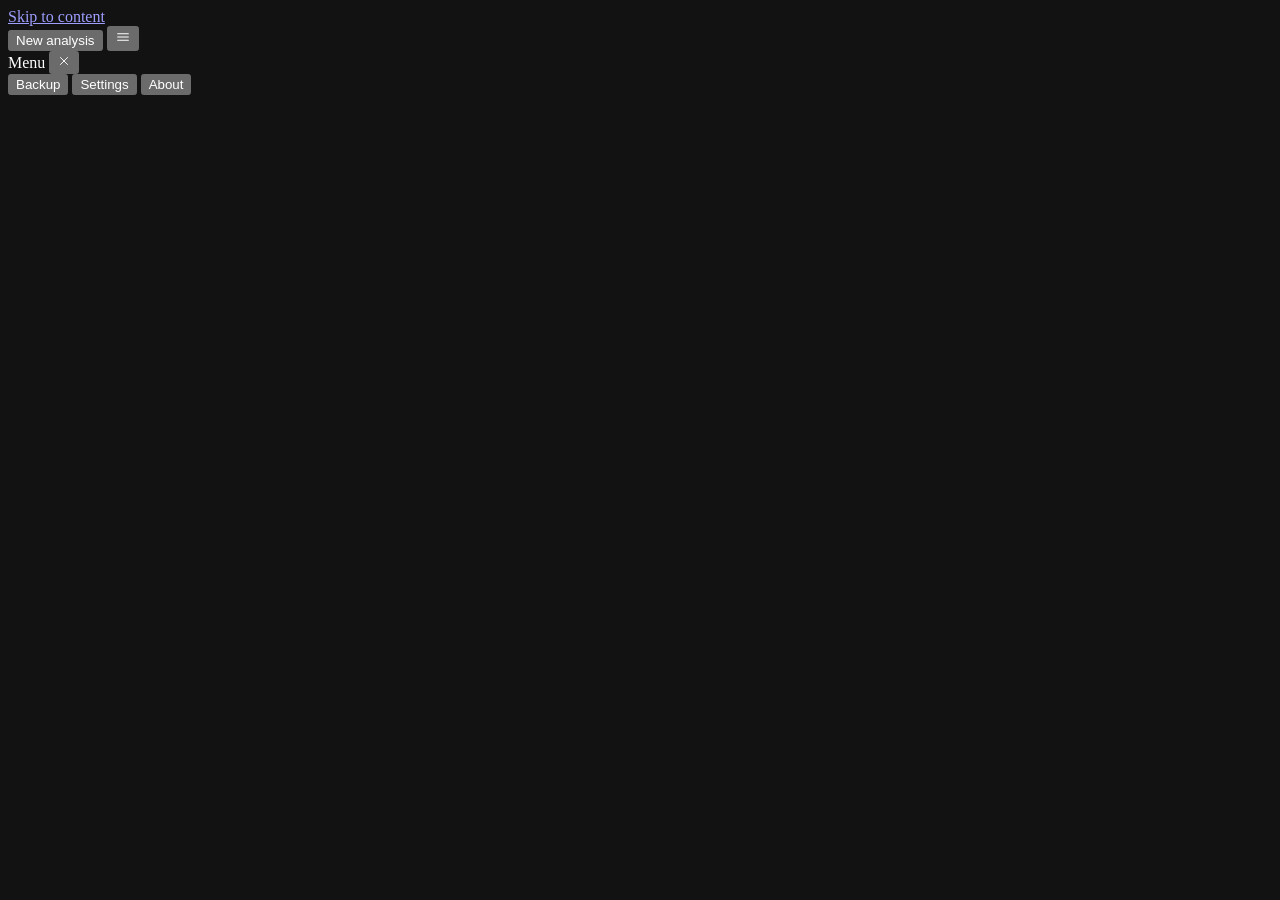
==== index.html @ ac858ba3 "Add files via upload" ====
<!DOCTYPE html>
<html lang="en">
<head>
<meta charset="utf-8">
<meta name="viewport" content="width=device-width, initial-scale=1, viewport-fit=cover">
<meta name="color-scheme" content="dark">
<title>Tamga</title>
<link rel="stylesheet" href="css/tokens.css">
<link rel="stylesheet" href="css/base.css">
<link rel="stylesheet" href="css/layout.css">
<link rel="stylesheet" href="css/home.css">
</head>
<body>

<a class="tm-skip" id="tm-skip" href="#tm-outlet">Skip to content</a>

<header class="tm-topbar">
  <div class="tm-topbar__inner">
    <a class="tm-topbar__brand" id="tm-brand" href="#/home"></a>

    <div class="tm-topbar__status" id="tm-status" role="status" aria-live="polite">
      <span class="tm-status__dot" aria-hidden="true"></span>
      <span class="tm-status__text"></span>
    </div>

    <nav class="tm-topbar__nav" id="tm-nav-top" aria-label="Primary"></nav>

    <div class="tm-topbar__actions">
      <button id="tm-new-btn" class="tm-btn tm-btn--primary" type="button">New analysis</button>
      <button id="tm-menu-btn" class="tm-iconbtn" type="button"
              aria-label="Menu" aria-expanded="false" aria-controls="tm-panel">
        <svg width="16" height="16" viewBox="0 0 24 24" aria-hidden="true"
             fill="none" stroke="currentColor" stroke-width="1.6" stroke-linecap="round">
          <path d="M4 7h16M4 12h16M4 17h16"/>
        </svg>
      </button>
    </div>
  </div>
</header>

<main id="tm-outlet" class="tm-main" tabindex="-1"></main>

<nav class="tm-nav" id="tm-nav-bottom" aria-label="Primary"></nav>

<!-- ============================================================
     Home template
     ============================================================ -->
<template id="tm-home-template">

  <!-- HERO -->
  <section class="tm-hero" aria-labelledby="tm-hero-title">
    <h1 class="tm-hero__title" id="tm-hero-title">Trade. Analyze. Prove it.</h1>
    <div class="tm-hero__lede">
      <p class="tm-hero__sub">
        Every analysis you write is locked the moment you save it, then graded
        against what the market actually did.
      </p>
      <button type="button" class="tm-btn tm-btn--primary"
              data-action="new-analysis">Record an analysis</button>
    </div>
  </section>

  <!-- HOOK BAND -->
  <section class="tm-hook" aria-label="Memory versus record">
    <p class="tm-visually-hidden">
      Memory drifts from 'might drop' to 'I called the drop'. The Tamga record
      still says 'might drop'.
    </p>
    <div class="tm-hook__panels">
      <div class="tm-hook__panel">
        <p class="tm-hook__label">What you remember</p>
        <div class="tm-hook__stack" aria-hidden="true">
          <span class="tm-hook__line tm-hook__line--1">BTC might drop.</span>
          <span class="tm-hook__line tm-hook__line--2">I said BTC would drop.</span>
          <span class="tm-hook__line tm-hook__line--3">I called the drop.</span>
        </div>
      </div>
      <div class="tm-hook__panel">
        <p class="tm-hook__label">What Tamga kept</p>
        <p class="tm-hook__locked">BTC might drop. Resistance at 81.8K, target 80.2K.</p>
        <p class="tm-hook__meta">
          <svg width="12" height="12" viewBox="0 0 24 24" fill="none"
               stroke="currentColor" stroke-width="1.6" stroke-linecap="round"
               aria-hidden="true">
            <rect x="5" y="10" width="14" height="10" rx="2"/>
            <path d="M8 10V7a4 4 0 0 1 8 0v3"/>
          </svg>
          Locked 09:12, never edited
        </p>
      </div>
    </div>
    <p class="tm-hook__tag">Memory edits itself. The record doesn't.</p>
    <span class="tm-hook__ex" aria-hidden="true">Illustrative example</span>
  </section>

  <!-- TIMELINE -->
  <section class="tm-timeline" aria-labelledby="tm-timeline-caption">
    <p class="tm-timeline__caption" id="tm-timeline-caption"
       data-timeline="caption">Your last three days, and what is still open.</p>
    <div class="tm-timeline__filters" data-timeline="filters"></div>
    <div class="tm-timeline__scroll" data-timeline="scroll"></div>
  </section>

  <!-- BELOW: slip + waiting -->
  <section class="tm-below" aria-label="Selected analysis and waiting items">

    <div class="tm-slip-host" id="tm-slip-host" aria-live="polite"></div>

    <section class="tm-waiting" aria-labelledby="tm-waiting-title">
      <h2 class="tm-waiting__title" id="tm-waiting-title">Waiting on you</h2>
      <div class="tm-waiting__rows" id="tm-waiting-rows"></div>
    </section>

  </section>

</template>

<!-- ============================================================
     Side panel
     ============================================================ -->
<div id="tm-panel-backdrop" class="tm-panel-backdrop" aria-hidden="true"></div>
<aside id="tm-panel" class="tm-panel" role="dialog" aria-modal="true"
       aria-label="Menu" aria-hidden="true">
  <div class="tm-panel__head">
    <span class="tm-panel__title">Menu</span>
    <button id="tm-panel-close" class="tm-iconbtn" type="button" aria-label="Close menu">
      <svg width="14" height="14" viewBox="0 0 24 24" aria-hidden="true"
           fill="none" stroke="currentColor" stroke-width="1.6" stroke-linecap="round">
        <path d="M6 6l12 12M18 6L6 18"/>
      </svg>
    </button>
  </div>
  <button id="tm-panel-backup"   class="tm-panel__item" type="button">Backup</button>
  <button id="tm-panel-settings" class="tm-panel__item" type="button">Settings</button>
  <button id="tm-panel-about"    class="tm-panel__item" type="button">About</button>
</aside>

<!-- ============================================================
     Toasts + dev badge
     ============================================================ -->
<div id="tm-toasts" class="tm-toasts" aria-live="polite" aria-atomic="true"></div>
<div id="tm-dev-badge" class="tm-dev-badge" hidden>Dev data</div>

<!-- ============================================================
     Scripts — dependency order, no ES modules
     ============================================================ -->
<script src="js/config.js"></script>
<script src="js/util.js"></script>
<script src="js/store.js"></script>
<script src="js/timeline.js"></script>
<script src="js/slip.js"></script>
<script src="js/today.js"></script>
<script src="js/home.js"></script>
<script src="js/shell.js"></script>

</body>
</html>
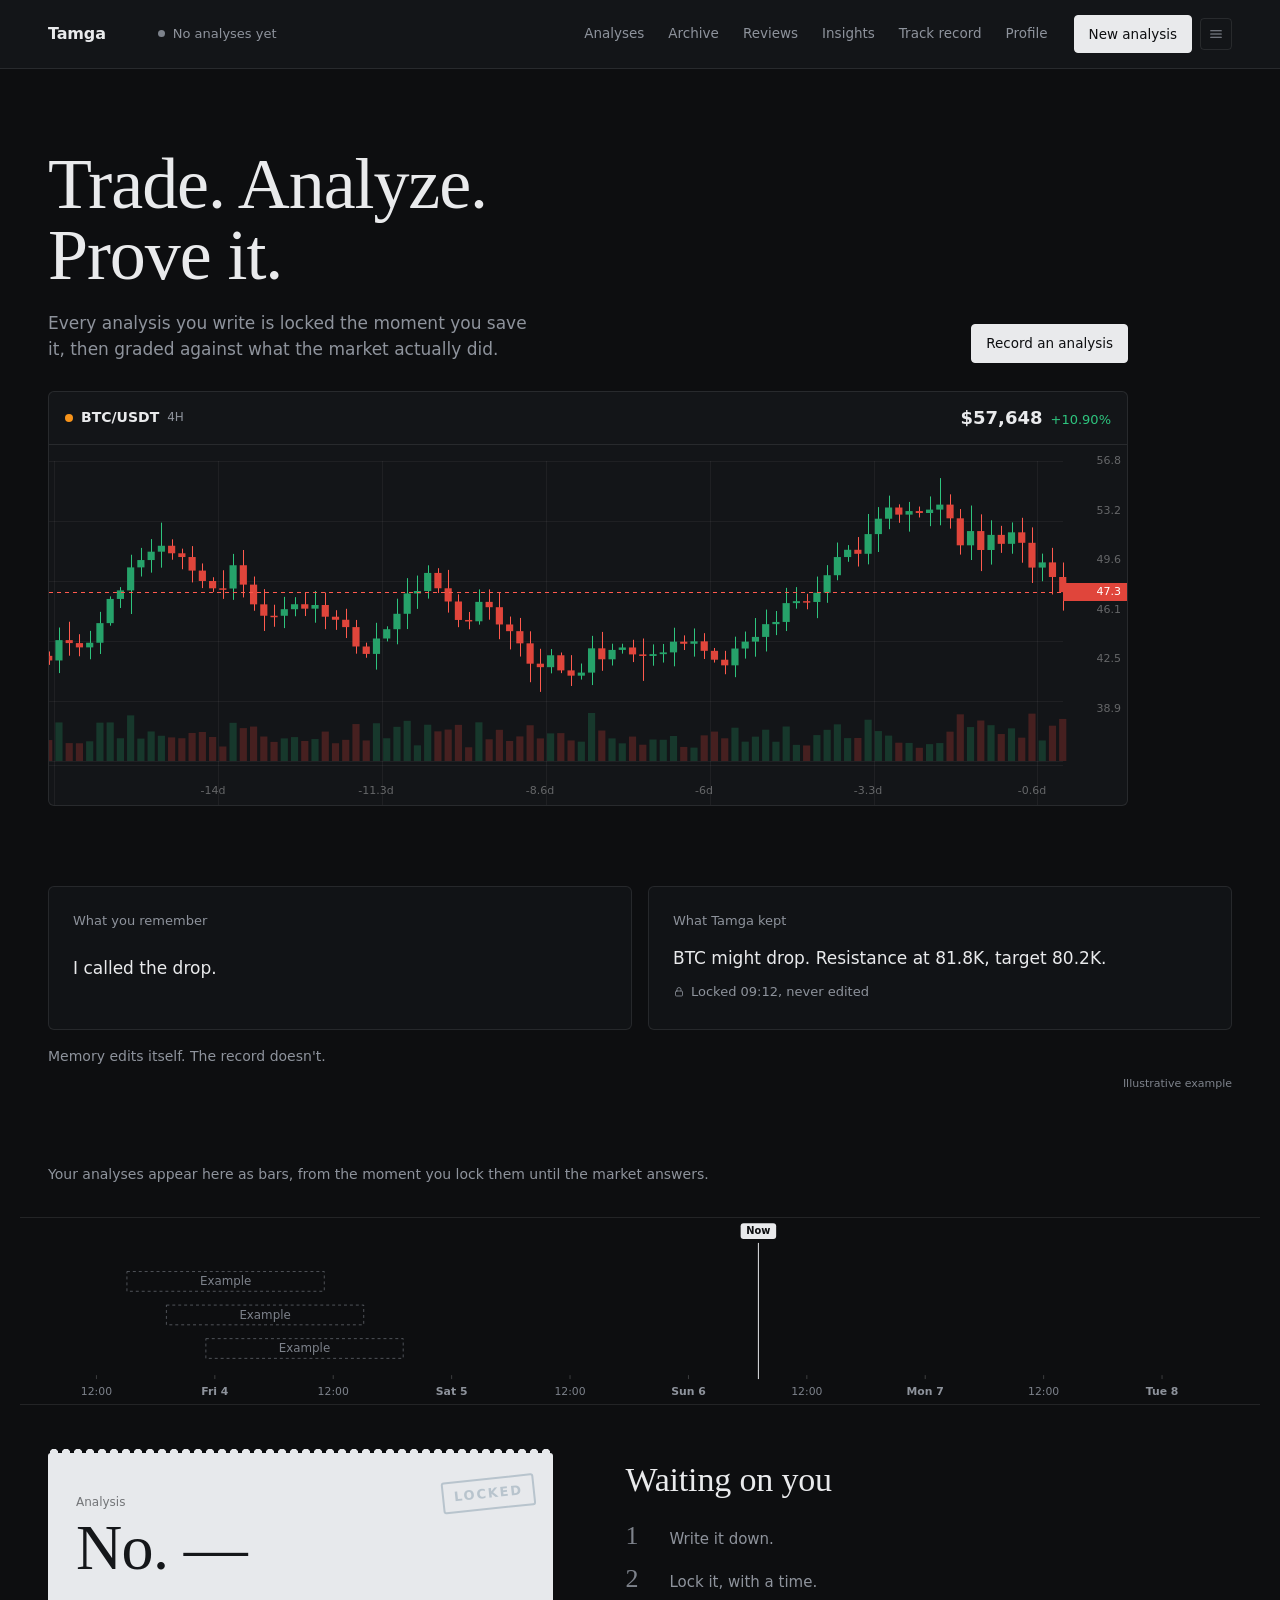
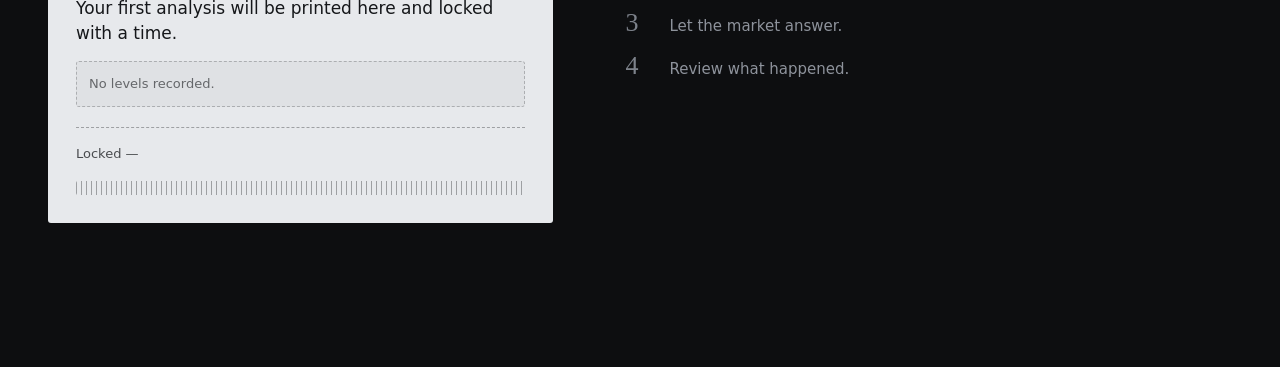
==== commit 23d51bbb: "افزودن چارت شمعی زنده به صفحه اصلی Co-authored-by: base44-builder[bot] <245833847+base44-builder[bot" ====
--- a/index.html
+++ b/index.html
@@ -1,157 +1,172 @@
-<!DOCTYPE html>
-<html lang="en">
-<head>
-<meta charset="utf-8">
-<meta name="viewport" content="width=device-width, initial-scale=1, viewport-fit=cover">
-<meta name="color-scheme" content="dark">
-<title>Tamga</title>
-<link rel="stylesheet" href="css/tokens.css">
-<link rel="stylesheet" href="css/base.css">
-<link rel="stylesheet" href="css/layout.css">
-<link rel="stylesheet" href="css/home.css">
-</head>
-<body>
-
-<a class="tm-skip" id="tm-skip" href="#tm-outlet">Skip to content</a>
-
-<header class="tm-topbar">
-  <div class="tm-topbar__inner">
-    <a class="tm-topbar__brand" id="tm-brand" href="#/home"></a>
-
-    <div class="tm-topbar__status" id="tm-status" role="status" aria-live="polite">
-      <span class="tm-status__dot" aria-hidden="true"></span>
-      <span class="tm-status__text"></span>
-    </div>
-
-    <nav class="tm-topbar__nav" id="tm-nav-top" aria-label="Primary"></nav>
-
-    <div class="tm-topbar__actions">
-      <button id="tm-new-btn" class="tm-btn tm-btn--primary" type="button">New analysis</button>
-      <button id="tm-menu-btn" class="tm-iconbtn" type="button"
-              aria-label="Menu" aria-expanded="false" aria-controls="tm-panel">
-        <svg width="16" height="16" viewBox="0 0 24 24" aria-hidden="true"
-             fill="none" stroke="currentColor" stroke-width="1.6" stroke-linecap="round">
-          <path d="M4 7h16M4 12h16M4 17h16"/>
-        </svg>
-      </button>
-    </div>
-  </div>
-</header>
-
-<main id="tm-outlet" class="tm-main" tabindex="-1"></main>
-
-<nav class="tm-nav" id="tm-nav-bottom" aria-label="Primary"></nav>
-
-<!-- ============================================================
-     Home template
-     ============================================================ -->
-<template id="tm-home-template">
-
-  <!-- HERO -->
-  <section class="tm-hero" aria-labelledby="tm-hero-title">
-    <h1 class="tm-hero__title" id="tm-hero-title">Trade. Analyze. Prove it.</h1>
-    <div class="tm-hero__lede">
-      <p class="tm-hero__sub">
-        Every analysis you write is locked the moment you save it, then graded
-        against what the market actually did.
-      </p>
-      <button type="button" class="tm-btn tm-btn--primary"
-              data-action="new-analysis">Record an analysis</button>
-    </div>
-  </section>
-
-  <!-- HOOK BAND -->
-  <section class="tm-hook" aria-label="Memory versus record">
-    <p class="tm-visually-hidden">
-      Memory drifts from 'might drop' to 'I called the drop'. The Tamga record
-      still says 'might drop'.
-    </p>
-    <div class="tm-hook__panels">
-      <div class="tm-hook__panel">
-        <p class="tm-hook__label">What you remember</p>
-        <div class="tm-hook__stack" aria-hidden="true">
-          <span class="tm-hook__line tm-hook__line--1">BTC might drop.</span>
-          <span class="tm-hook__line tm-hook__line--2">I said BTC would drop.</span>
-          <span class="tm-hook__line tm-hook__line--3">I called the drop.</span>
-        </div>
-      </div>
-      <div class="tm-hook__panel">
-        <p class="tm-hook__label">What Tamga kept</p>
-        <p class="tm-hook__locked">BTC might drop. Resistance at 81.8K, target 80.2K.</p>
-        <p class="tm-hook__meta">
-          <svg width="12" height="12" viewBox="0 0 24 24" fill="none"
-               stroke="currentColor" stroke-width="1.6" stroke-linecap="round"
-               aria-hidden="true">
-            <rect x="5" y="10" width="14" height="10" rx="2"/>
-            <path d="M8 10V7a4 4 0 0 1 8 0v3"/>
-          </svg>
-          Locked 09:12, never edited
-        </p>
-      </div>
-    </div>
-    <p class="tm-hook__tag">Memory edits itself. The record doesn't.</p>
-    <span class="tm-hook__ex" aria-hidden="true">Illustrative example</span>
-  </section>
-
-  <!-- TIMELINE -->
-  <section class="tm-timeline" aria-labelledby="tm-timeline-caption">
-    <p class="tm-timeline__caption" id="tm-timeline-caption"
-       data-timeline="caption">Your last three days, and what is still open.</p>
-    <div class="tm-timeline__filters" data-timeline="filters"></div>
-    <div class="tm-timeline__scroll" data-timeline="scroll"></div>
-  </section>
-
-  <!-- BELOW: slip + waiting -->
-  <section class="tm-below" aria-label="Selected analysis and waiting items">
-
-    <div class="tm-slip-host" id="tm-slip-host" aria-live="polite"></div>
-
-    <section class="tm-waiting" aria-labelledby="tm-waiting-title">
-      <h2 class="tm-waiting__title" id="tm-waiting-title">Waiting on you</h2>
-      <div class="tm-waiting__rows" id="tm-waiting-rows"></div>
-    </section>
-
-  </section>
-
-</template>
-
-<!-- ============================================================
-     Side panel
-     ============================================================ -->
-<div id="tm-panel-backdrop" class="tm-panel-backdrop" aria-hidden="true"></div>
-<aside id="tm-panel" class="tm-panel" role="dialog" aria-modal="true"
-       aria-label="Menu" aria-hidden="true">
-  <div class="tm-panel__head">
-    <span class="tm-panel__title">Menu</span>
-    <button id="tm-panel-close" class="tm-iconbtn" type="button" aria-label="Close menu">
-      <svg width="14" height="14" viewBox="0 0 24 24" aria-hidden="true"
-           fill="none" stroke="currentColor" stroke-width="1.6" stroke-linecap="round">
-        <path d="M6 6l12 12M18 6L6 18"/>
-      </svg>
-    </button>
-  </div>
-  <button id="tm-panel-backup"   class="tm-panel__item" type="button">Backup</button>
-  <button id="tm-panel-settings" class="tm-panel__item" type="button">Settings</button>
-  <button id="tm-panel-about"    class="tm-panel__item" type="button">About</button>
-</aside>
-
-<!-- ============================================================
-     Toasts + dev badge
-     ============================================================ -->
-<div id="tm-toasts" class="tm-toasts" aria-live="polite" aria-atomic="true"></div>
-<div id="tm-dev-badge" class="tm-dev-badge" hidden>Dev data</div>
-
-<!-- ============================================================
-     Scripts — dependency order, no ES modules
-     ============================================================ -->
-<script src="js/config.js"></script>
-<script src="js/util.js"></script>
-<script src="js/store.js"></script>
-<script src="js/timeline.js"></script>
-<script src="js/slip.js"></script>
-<script src="js/today.js"></script>
-<script src="js/home.js"></script>
-<script src="js/shell.js"></script>
-
-</body>
+<!DOCTYPE html>
+<html lang="en">
+<head>
+<meta charset="utf-8">
+<meta name="viewport" content="width=device-width, initial-scale=1, viewport-fit=cover">
+<meta name="color-scheme" content="dark">
+<title>Tamga</title>
+<link rel="stylesheet" href="css/tokens.css">
+<link rel="stylesheet" href="css/base.css">
+<link rel="stylesheet" href="css/layout.css">
+<link rel="stylesheet" href="css/home.css">
+</head>
+<body>
+
+<a class="tm-skip" id="tm-skip" href="#tm-outlet">Skip to content</a>
+
+<header class="tm-topbar">
+  <div class="tm-topbar__inner">
+    <a class="tm-topbar__brand" id="tm-brand" href="#/home"></a>
+
+    <div class="tm-topbar__status" id="tm-status" role="status" aria-live="polite">
+      <span class="tm-status__dot" aria-hidden="true"></span>
+      <span class="tm-status__text"></span>
+    </div>
+
+    <nav class="tm-topbar__nav" id="tm-nav-top" aria-label="Primary"></nav>
+
+    <div class="tm-topbar__actions">
+      <button id="tm-new-btn" class="tm-btn tm-btn--primary" type="button">New analysis</button>
+      <button id="tm-menu-btn" class="tm-iconbtn" type="button"
+              aria-label="Menu" aria-expanded="false" aria-controls="tm-panel">
+        <svg width="16" height="16" viewBox="0 0 24 24" aria-hidden="true"
+             fill="none" stroke="currentColor" stroke-width="1.6" stroke-linecap="round">
+          <path d="M4 7h16M4 12h16M4 17h16"/>
+        </svg>
+      </button>
+    </div>
+  </div>
+</header>
+
+<main id="tm-outlet" class="tm-main" tabindex="-1"></main>
+
+<nav class="tm-nav" id="tm-nav-bottom" aria-label="Primary"></nav>
+
+<!-- ============================================================
+     Home template
+     ============================================================ -->
+<template id="tm-home-template">
+
+  <!-- HERO -->
+  <section class="tm-hero" aria-labelledby="tm-hero-title">
+    <h1 class="tm-hero__title" id="tm-hero-title">Trade. Analyze. Prove it.</h1>
+    <div class="tm-hero__lede">
+      <p class="tm-hero__sub">
+        Every analysis you write is locked the moment you save it, then graded
+        against what the market actually did.
+      </p>
+      <button type="button" class="tm-btn tm-btn--primary"
+              data-action="new-analysis">Record an analysis</button>
+    </div>
+    <div class="tm-hero__chart" id="tm-hero-chart">
+      <div class="tm-hero__chart-header">
+        <div class="tm-hero__chart-pair">
+          <span class="tm-hero__chart-pair-dot"></span>
+          BTC/USDT
+          <span class="tm-hero__chart-pair-sub">4H</span>
+        </div>
+        <div class="tm-hero__chart-price">
+          <span class="tm-hero__chart-price-val" id="tm-hero-price">—</span>
+          <span class="tm-hero__chart-price-chg" id="tm-hero-change">—</span>
+        </div>
+      </div>
+      <canvas class="tm-hero__chart-canvas" id="tm-hero-canvas"></canvas>
+    </div>
+  </section>
+
+  <!-- HOOK BAND -->
+  <section class="tm-hook" aria-label="Memory versus record">
+    <p class="tm-visually-hidden">
+      Memory drifts from 'might drop' to 'I called the drop'. The Tamga record
+      still says 'might drop'.
+    </p>
+    <div class="tm-hook__panels">
+      <div class="tm-hook__panel">
+        <p class="tm-hook__label">What you remember</p>
+        <div class="tm-hook__stack" aria-hidden="true">
+          <span class="tm-hook__line tm-hook__line--1">BTC might drop.</span>
+          <span class="tm-hook__line tm-hook__line--2">I said BTC would drop.</span>
+          <span class="tm-hook__line tm-hook__line--3">I called the drop.</span>
+        </div>
+      </div>
+      <div class="tm-hook__panel">
+        <p class="tm-hook__label">What Tamga kept</p>
+        <p class="tm-hook__locked">BTC might drop. Resistance at 81.8K, target 80.2K.</p>
+        <p class="tm-hook__meta">
+          <svg width="12" height="12" viewBox="0 0 24 24" fill="none"
+               stroke="currentColor" stroke-width="1.6" stroke-linecap="round"
+               aria-hidden="true">
+            <rect x="5" y="10" width="14" height="10" rx="2"/>
+            <path d="M8 10V7a4 4 0 0 1 8 0v3"/>
+          </svg>
+          Locked 09:12, never edited
+        </p>
+      </div>
+    </div>
+    <p class="tm-hook__tag">Memory edits itself. The record doesn't.</p>
+    <span class="tm-hook__ex" aria-hidden="true">Illustrative example</span>
+  </section>
+
+  <!-- TIMELINE -->
+  <section class="tm-timeline" aria-labelledby="tm-timeline-caption">
+    <p class="tm-timeline__caption" id="tm-timeline-caption"
+       data-timeline="caption">Your last three days, and what is still open.</p>
+    <div class="tm-timeline__filters" data-timeline="filters"></div>
+    <div class="tm-timeline__scroll" data-timeline="scroll"></div>
+  </section>
+
+  <!-- BELOW: slip + waiting -->
+  <section class="tm-below" aria-label="Selected analysis and waiting items">
+
+    <div class="tm-slip-host" id="tm-slip-host" aria-live="polite"></div>
+
+    <section class="tm-waiting" aria-labelledby="tm-waiting-title">
+      <h2 class="tm-waiting__title" id="tm-waiting-title">Waiting on you</h2>
+      <div class="tm-waiting__rows" id="tm-waiting-rows"></div>
+    </section>
+
+  </section>
+
+</template>
+
+<!-- ============================================================
+     Side panel
+     ============================================================ -->
+<div id="tm-panel-backdrop" class="tm-panel-backdrop" aria-hidden="true"></div>
+<aside id="tm-panel" class="tm-panel" role="dialog" aria-modal="true"
+       aria-label="Menu" aria-hidden="true">
+  <div class="tm-panel__head">
+    <span class="tm-panel__title">Menu</span>
+    <button id="tm-panel-close" class="tm-iconbtn" type="button" aria-label="Close menu">
+      <svg width="14" height="14" viewBox="0 0 24 24" aria-hidden="true"
+           fill="none" stroke="currentColor" stroke-width="1.6" stroke-linecap="round">
+        <path d="M6 6l12 12M18 6L6 18"/>
+      </svg>
+    </button>
+  </div>
+  <button id="tm-panel-backup"   class="tm-panel__item" type="button">Backup</button>
+  <button id="tm-panel-settings" class="tm-panel__item" type="button">Settings</button>
+  <button id="tm-panel-about"    class="tm-panel__item" type="button">About</button>
+</aside>
+
+<!-- ============================================================
+     Toasts + dev badge
+     ============================================================ -->
+<div id="tm-toasts" class="tm-toasts" aria-live="polite" aria-atomic="true"></div>
+<div id="tm-dev-badge" class="tm-dev-badge" hidden>Dev data</div>
+
+<!-- ============================================================
+     Scripts — dependency order, no ES modules
+     ============================================================ -->
+<script src="js/config.js"></script>
+<script src="js/util.js"></script>
+<script src="js/store.js"></script>
+<script src="js/timeline.js"></script>
+<script src="js/slip.js"></script>
+<script src="js/today.js"></script>
+<script src="js/hero-chart.js"></script>
+<script src="js/home.js"></script>
+<script src="js/shell.js"></script>
+
+</body>
 </html>
--- a/css/tokens.css
+++ b/css/tokens.css
@@ -0,0 +1,93 @@
+/* ============================================================================
+   Tamga — Design Tokens (graphite + ice-blue accent)
+   ----------------------------------------------------------------------------
+   Neutral graphite surfaces, one conceptual accent (ice blue = "locked").
+   No blur, no glow, no grain. Radii <= 6px.
+   Fonts: Instrument Serif (display), Inter (everything else).
+   --tm-font-mono is temporarily aliased to sans (removed in R8).
+   ============================================================================ */
+
+:root {
+  /* ---------- colors ---------- */
+  --tm-bg:            #0d0e10;
+  --tm-bg-elev:       #131518;
+  --tm-surface:       #111316;
+  --tm-raised:        #171a1e;
+
+
+  --tm-border:        rgba(255, 255, 255, 0.09);
+  --tm-border-strong: rgba(255, 255, 255, 0.20);
+
+  --tm-text:          #e9eaec;
+  --tm-text-muted:    #8e939c;
+  --tm-text-faint:    #7d828b;
+
+  /* Accent is neutral in R2 — the ice-blue "locked" tone is a separate token. */
+  --tm-accent:        #e9eaec;
+  --tm-accent-soft:   rgba(255, 255, 255, 0.12);
+
+  --tm-success:       #4cb487;
+  --tm-danger:        #d65b52;
+  --tm-warning:       #9aa3b0;   /* cool gray — no yellow in this palette */
+  --tm-neutral:       #8e939c;
+
+  /* ---------- new in R2 ---------- */
+  --tm-lock:          #8fb4cc;   /* ice blue — the "locked" concept */
+  --tm-bar:           #2a2d33;   /* track / underlay */
+  --tm-paper:         #e7e9ec;   /* paper slip */
+  --tm-ink:           #15171a;   /* ink on paper */
+  --tm-stamp-correct: #1d7a52;
+  --tm-stamp-wrong:   #b3382f;
+  --tm-stamp-lock:    #2f5873;
+
+  /* ---------- radii (<= 6px) ---------- */
+  --tm-r-xs:   2px;
+  --tm-r-sm:   3px;
+  --tm-r-md:   4px;
+  --tm-r-lg:   6px;
+  --tm-r-xl:   6px;
+  --tm-r-pill: 6px;
+
+  /* ---------- shadows — only inset highlight ---------- */
+  --tm-shadow-1: inset 0 1px 0 rgba(255, 255, 255, 0.04);
+  --tm-shadow-2: inset 0 1px 0 rgba(255, 255, 255, 0.04);
+  --tm-shadow-3: inset 0 1px 0 rgba(255, 255, 255, 0.04);
+
+  /* ---------- fonts ---------- */
+  --tm-font-display: 'Instrument Serif', Georgia, 'Times New Roman', serif;
+  --tm-font-sans:    'Inter', system-ui, -apple-system, 'Segoe UI', Roboto,
+                     'Helvetica Neue', Arial, sans-serif;
+
+  /* ---------- spacing (scale: 4/8/12/16/24/32/48/64/96) ---------- */
+  --tm-s-1:  4px;
+  --tm-s-2:  8px;
+  --tm-s-3:  12px;
+  --tm-s-4:  16px;
+  --tm-s-5:  20px;   /* legacy — not on scale, do not use in new code */
+  --tm-s-6:  24px;
+  --tm-s-8:  32px;
+  --tm-s-10: 40px;   /* legacy — not on scale */
+  --tm-s-12: 48px;
+  --tm-s-16: 64px;
+  --tm-s-24: 96px;
+
+  /* ---------- z-index ---------- */
+  --tm-z-base:   1;
+  --tm-z-nav:    40;
+  --tm-z-panel:  60;
+  --tm-z-toast:  80;
+  --tm-z-modal:  100;
+
+  /* ---------- motion ---------- */
+  --tm-dur-fast: 120ms;
+  --tm-dur:      220ms;
+  --tm-dur-slow: 420ms;
+  --tm-ease:     cubic-bezier(0.2, 0.8, 0.2, 1);
+  --tm-ease-in:  cubic-bezier(0.4, 0, 1, 1);
+  --tm-ease-out: cubic-bezier(0, 0, 0.2, 1);
+
+  /* ---------- layout ---------- */
+  --tm-max-w:    1240px;   /* R3 */
+  --tm-gutter:   28px;     /* R3 — explicit, off-scale */
+  --tm-topbar-h: 68px;     /* R3 */
+}
--- a/css/base.css
+++ b/css/base.css
@@ -0,0 +1,221 @@
+/* ============================================================================
+   Tamga — Base
+   ============================================================================ */
+
+@font-face {
+  font-family: 'Instrument Serif';
+  src: url('../fonts/InstrumentSerif-Regular.woff2') format('woff2');
+  font-weight: 400; font-style: normal; font-display: swap;
+}
+@font-face {
+  font-family: 'Inter';
+  src: url('../fonts/Inter-Regular.woff2') format('woff2');
+  font-weight: 400; font-style: normal; font-display: swap;
+}
+@font-face {
+  font-family: 'Inter';
+  src: url('../fonts/Inter-Medium.woff2') format('woff2');
+  font-weight: 500; font-style: normal; font-display: swap;
+}
+@font-face {
+  font-family: 'Inter';
+  src: url('../fonts/Inter-SemiBold.woff2') format('woff2');
+  font-weight: 600; font-style: normal; font-display: swap;
+}
+
+/* ---------- reset ---------- */
+*, *::before, *::after { box-sizing: border-box; }
+html, body { margin: 0; padding: 0; }
+
+html {
+  color-scheme: dark;
+  overflow-x: clip;
+  -webkit-text-size-adjust: 100%;
+  text-size-adjust: 100%;
+}
+
+body {
+  background: var(--tm-bg);
+  color: var(--tm-text);
+  font-family: var(--tm-font-sans);
+  font-variant-numeric: tabular-nums;
+  font-size: 15px;
+  line-height: 1.55;
+  -webkit-font-smoothing: antialiased;
+  -moz-osx-font-smoothing: grayscale;
+  min-height: 100vh;
+  min-height: 100dvh;
+  overflow-x: clip;
+  padding-left:  env(safe-area-inset-left);
+  padding-right: env(safe-area-inset-right);
+}
+
+h1, h2, h3, h4, h5, h6, p, figure, blockquote { margin: 0; }
+ul, ol { margin: 0; padding: 0; list-style: none; }
+
+button { font: inherit; color: inherit; background: none; border: 0; padding: 0; cursor: pointer; }
+button[disabled] { cursor: default; }
+a { color: inherit; text-decoration: none; }
+img, svg, canvas, video { display: block; max-width: 100%; }
+input, textarea, select { font: inherit; color: inherit; background: none; border: 0; }
+input:focus, textarea:focus, select:focus { outline: none; }
+[hidden] { display: none !important; }
+
+/* ---------- type scale ---------- */
+h1 { font-family: var(--tm-font-display); font-weight: 400;
+     font-size: clamp(34px, 6vw, 64px); line-height: 1.02; letter-spacing: -0.005em; }
+h2 { font-family: var(--tm-font-display); font-weight: 400;
+     font-size: clamp(22px, 3vw, 30px); line-height: 1.15; }
+h3 { font-size: 17px; font-weight: 500; line-height: 1.3; }
+h4 { font-size: 14px; font-weight: 500; line-height: 1.35; }
+small { font-size: 12.5px; }
+code, kbd, samp, pre { font-family: var(--tm-font-sans); font-size: 0.92em; }
+
+/* ---------- focus ---------- */
+:focus { outline: none; }
+:focus-visible {
+  outline: 2px solid var(--tm-lock);
+  outline-offset: 2px;
+  border-radius: 2px;
+}
+
+/* ---------- visually hidden ---------- */
+.tm-visually-hidden {
+  position: absolute !important;
+  width: 1px; height: 1px; padding: 0; margin: -1px;
+  overflow: hidden; clip: rect(0 0 0 0); clip-path: inset(50%);
+  white-space: nowrap; border: 0;
+}
+
+/* ---------- scrollbars ---------- */
+* { scrollbar-width: thin; scrollbar-color: rgba(255,255,255,.14) transparent; }
+::-webkit-scrollbar { width: 10px; height: 10px; }
+::-webkit-scrollbar-track { background: transparent; }
+::-webkit-scrollbar-thumb { background: rgba(255,255,255,.12); border-radius: 4px; }
+::-webkit-scrollbar-thumb:hover { background: rgba(255,255,255,.22); }
+::-webkit-scrollbar-corner { background: transparent; }
+
+/* ---------- selection ---------- */
+::selection { background: var(--tm-accent-soft); color: var(--tm-text); }
+
+/* ---------- reduced motion ---------- */
+@media (prefers-reduced-motion: reduce) {
+  *, *::before, *::after {
+    animation-duration: 0.001ms !important;
+    animation-delay: 0ms !important;
+    animation-iteration-count: 1 !important;
+    transition-duration: 0.001ms !important;
+    transition-delay: 0ms !important;
+    scroll-behavior: auto !important;
+  }
+}/* ============================================================================
+   Tamga — Base
+   ============================================================================ */
+
+@font-face {
+  font-family: 'Instrument Serif';
+  src: url('../fonts/InstrumentSerif-Regular.woff2') format('woff2');
+  font-weight: 400; font-style: normal; font-display: swap;
+}
+@font-face {
+  font-family: 'Inter';
+  src: url('../fonts/Inter-Regular.woff2') format('woff2');
+  font-weight: 400; font-style: normal; font-display: swap;
+}
+@font-face {
+  font-family: 'Inter';
+  src: url('../fonts/Inter-Medium.woff2') format('woff2');
+  font-weight: 500; font-style: normal; font-display: swap;
+}
+@font-face {
+  font-family: 'Inter';
+  src: url('../fonts/Inter-SemiBold.woff2') format('woff2');
+  font-weight: 600; font-style: normal; font-display: swap;
+}
+
+/* ---------- reset ---------- */
+*, *::before, *::after { box-sizing: border-box; }
+html, body { margin: 0; padding: 0; }
+
+html {
+  color-scheme: dark;
+  overflow-x: clip;
+  -webkit-text-size-adjust: 100%;
+  text-size-adjust: 100%;
+}
+
+body {
+  background: var(--tm-bg);
+  color: var(--tm-text);
+  font-family: var(--tm-font-sans);
+  font-variant-numeric: tabular-nums;
+  font-size: 15px;
+  line-height: 1.55;
+  -webkit-font-smoothing: antialiased;
+  -moz-osx-font-smoothing: grayscale;
+  min-height: 100vh;
+  min-height: 100dvh;
+  overflow-x: clip;
+  padding-left:  env(safe-area-inset-left);
+  padding-right: env(safe-area-inset-right);
+}
+
+h1, h2, h3, h4, h5, h6, p, figure, blockquote { margin: 0; }
+ul, ol { margin: 0; padding: 0; list-style: none; }
+
+button { font: inherit; color: inherit; background: none; border: 0; padding: 0; cursor: pointer; }
+button[disabled] { cursor: default; }
+a { color: inherit; text-decoration: none; }
+img, svg, canvas, video { display: block; max-width: 100%; }
+input, textarea, select { font: inherit; color: inherit; background: none; border: 0; }
+input:focus, textarea:focus, select:focus { outline: none; }
+[hidden] { display: none !important; }
+
+/* ---------- type scale ---------- */
+h1 { font-family: var(--tm-font-display); font-weight: 400;
+     font-size: clamp(34px, 6vw, 64px); line-height: 1.02; letter-spacing: -0.005em; }
+h2 { font-family: var(--tm-font-display); font-weight: 400;
+     font-size: clamp(22px, 3vw, 30px); line-height: 1.15; }
+h3 { font-size: 17px; font-weight: 500; line-height: 1.3; }
+h4 { font-size: 14px; font-weight: 500; line-height: 1.35; }
+small { font-size: 12.5px; }
+code, kbd, samp, pre { font-family: var(--tm-font-sans); font-size: 0.92em; }
+
+/* ---------- focus ---------- */
+:focus { outline: none; }
+:focus-visible {
+  outline: 2px solid var(--tm-lock);
+  outline-offset: 2px;
+  border-radius: 2px;
+}
+
+/* ---------- visually hidden ---------- */
+.tm-visually-hidden {
+  position: absolute !important;
+  width: 1px; height: 1px; padding: 0; margin: -1px;
+  overflow: hidden; clip: rect(0 0 0 0); clip-path: inset(50%);
+  white-space: nowrap; border: 0;
+}
+
+/* ---------- scrollbars ---------- */
+* { scrollbar-width: thin; scrollbar-color: rgba(255,255,255,.14) transparent; }
+::-webkit-scrollbar { width: 10px; height: 10px; }
+::-webkit-scrollbar-track { background: transparent; }
+::-webkit-scrollbar-thumb { background: rgba(255,255,255,.12); border-radius: 4px; }
+::-webkit-scrollbar-thumb:hover { background: rgba(255,255,255,.22); }
+::-webkit-scrollbar-corner { background: transparent; }
+
+/* ---------- selection ---------- */
+::selection { background: var(--tm-accent-soft); color: var(--tm-text); }
+
+/* ---------- reduced motion ---------- */
+@media (prefers-reduced-motion: reduce) {
+  *, *::before, *::after {
+    animation-duration: 0.001ms !important;
+    animation-delay: 0ms !important;
+    animation-iteration-count: 1 !important;
+    transition-duration: 0.001ms !important;
+    transition-delay: 0ms !important;
+    scroll-behavior: auto !important;
+  }
+}
--- a/css/layout.css
+++ b/css/layout.css
@@ -0,0 +1,334 @@
+/* ============================================================================
+   Tamga — Layout (R2 + R3)
+   ============================================================================ */
+
+/* ---------- skip link ---------- */
+.tm-skip {
+  position: absolute; left: -9999px; top: 0;
+  z-index: 9999;
+  background: var(--tm-accent); color: var(--tm-bg);
+  padding: 8px 12px; border-radius: 3px;
+  font-family: var(--tm-font-sans); font-size: 13px; font-weight: 500;
+}
+.tm-skip:focus { left: 12px; top: 12px; outline: 2px solid var(--tm-lock); }
+
+/* ---------- top bar ---------- */
+.tm-topbar {
+  position: sticky; top: 0; z-index: var(--tm-z-nav);
+  background: var(--tm-bg-elev);
+  border-bottom: 1px solid var(--tm-border);
+  padding-top: env(safe-area-inset-top);
+}
+.tm-topbar__inner {
+  display: flex; align-items: center;
+  height: var(--tm-topbar-h);
+  max-width: var(--tm-max-w);
+  margin: 0 auto;
+  padding: 0 28px;          /* off-scale (R3 explicit) */
+  gap: 16px;
+}
+
+.tm-topbar__brand {
+  font-family: var(--tm-font-sans);
+  font-weight: 600;
+  font-size: 16px;
+  letter-spacing: -0.01em;
+  color: var(--tm-text);
+  text-transform: none;
+  flex: 0 0 auto;
+}
+
+/* ---------- status line ---------- */
+.tm-topbar__status {
+  display: inline-flex; align-items: center; gap: 8px;
+  flex: 1 1 auto;
+  margin-left: 36px;        /* off-scale (R3 explicit) */
+  font-family: var(--tm-font-sans);
+  font-size: 13px;
+  font-weight: 500;
+  color: var(--tm-text-muted);
+  letter-spacing: 0;
+  text-transform: none;
+  min-width: 0;
+}
+.tm-topbar__status[hidden] { display: none; }
+.tm-status__dot {
+  width: 7px; height: 7px; border-radius: 50%;
+  background: var(--tm-text-faint);
+  flex: 0 0 auto;
+}
+.tm-status__dot--pending { background: var(--tm-lock); }
+.tm-status__text {
+  overflow: hidden; text-overflow: ellipsis; white-space: nowrap;
+}
+
+/* ---------- desktop nav ---------- */
+.tm-topbar__nav {
+  display: none;             /* hidden below 860 */
+  align-items: center;
+  gap: 4px;
+  flex: 0 0 auto;
+}
+@media (min-width: 860px) {
+  .tm-topbar__nav { display: inline-flex; }
+}
+.tm-topbar__nav .tm-nav__item {
+  font-family: var(--tm-font-sans);
+  font-size: 13.5px;
+  font-weight: 500;
+  letter-spacing: 0;
+  text-transform: none;
+  color: var(--tm-text-muted);
+  padding: 6px 10px;
+  border-radius: 4px;
+  border-bottom: 2px solid transparent;
+  transition: color 120ms var(--tm-ease);
+}
+.tm-topbar__nav .tm-nav__item:hover { color: var(--tm-text); }
+.tm-topbar__nav .tm-nav__item[aria-current="page"] {
+  color: var(--tm-text);
+  border-bottom-color: var(--tm-text);
+  border-radius: 4px 4px 0 0;
+}
+
+/* ---------- actions (button + menu) ---------- */
+.tm-topbar__actions {
+  display: inline-flex; align-items: center; gap: 8px;
+  flex: 0 0 auto;
+}
+
+.tm-iconbtn {
+  width: 32px; height: 32px;
+  display: inline-flex; align-items: center; justify-content: center;
+  border-radius: 4px;
+  border: 1px solid var(--tm-border);
+  background: transparent;
+  color: var(--tm-text-muted);
+  transition: color 120ms var(--tm-ease),
+              border-color 120ms var(--tm-ease);
+}
+.tm-iconbtn:hover { color: var(--tm-text); border-color: var(--tm-border-strong); }
+
+/* ---------- buttons ---------- */
+.tm-btn {
+  display: inline-flex; align-items: center; justify-content: center;
+  gap: 8px;
+  padding: 8px 14px;
+  border-radius: 4px;
+  border: 1px solid var(--tm-border);
+  background: transparent;
+  font-family: var(--tm-font-sans);
+  font-size: 13.5px; font-weight: 500;
+  letter-spacing: 0;
+  text-transform: none;
+  color: var(--tm-text);
+  white-space: nowrap;
+  transition: background 120ms var(--tm-ease),
+              border-color 120ms var(--tm-ease),
+              opacity 120ms var(--tm-ease);
+}
+.tm-btn:hover { background: var(--tm-surface); border-color: var(--tm-border-strong); }
+
+.tm-btn--primary {
+  background: var(--tm-accent);
+  color: var(--tm-bg);
+  border-color: var(--tm-accent);
+}
+.tm-btn--primary:hover { opacity: 0.9; background: var(--tm-accent); }
+
+.tm-btn--ghost { background: transparent; }
+
+/* ---------- mobile bottom tab bar ---------- */
+.tm-nav {
+  position: fixed;
+  left: 0; right: 0; bottom: 0;
+  z-index: var(--tm-z-nav);
+  height: 52px;
+  display: flex;
+  align-items: stretch;
+  justify-content: space-around;
+  background: var(--tm-bg-elev);
+  border-top: 1px solid var(--tm-border);
+  padding-left:  env(safe-area-inset-left);
+  padding-right: env(safe-area-inset-right);
+  padding-bottom: env(safe-area-inset-bottom);
+  overflow-x: auto;
+  scrollbar-width: none;
+}
+.tm-nav::-webkit-scrollbar { display: none; }
+@media (min-width: 860px) {
+  .tm-nav { display: none; }
+}
+
+.tm-nav .tm-nav__item {
+  display: inline-flex; align-items: center; justify-content: center;
+  padding: 0 8px;
+  font-family: var(--tm-font-sans);
+  font-size: 12px; font-weight: 500;
+  letter-spacing: 0;
+  text-transform: none;
+  color: var(--tm-text-muted);
+  white-space: nowrap;
+  flex: 1 1 auto;
+  min-width: 0;
+  border-bottom: 2px solid transparent;
+  transition: color 120ms var(--tm-ease),
+              border-color 120ms var(--tm-ease);
+}
+.tm-nav .tm-nav__item:hover { color: var(--tm-text); }
+.tm-nav .tm-nav__item[aria-current="page"] {
+  color: var(--tm-text);
+  border-bottom-color: var(--tm-text);
+}
+
+/* ---------- main outlet ---------- */
+.tm-main {
+  max-width: var(--tm-max-w);
+  margin: 0 auto;
+  padding: 32px 28px 96px;   /* bottom space so mobile tab bar doesn't cover */
+  outline: none;
+}
+@media (max-width: 859px) {
+  .tm-main { padding-bottom: calc(52px + 32px + env(safe-area-inset-bottom)); }
+}
+.tm-view__title {
+  font-family: var(--tm-font-display);
+  font-size: 30px; font-weight: 400;
+  margin-bottom: 6px; letter-spacing: -0.005em;
+}
+.tm-view__lead { color: var(--tm-text); margin-bottom: 4px; }
+.tm-view__muted { color: var(--tm-text-muted); }
+
+/* ---------- side panel ---------- */
+.tm-panel-backdrop {
+  position: fixed; inset: 0;
+  background: color-mix(in srgb, #000 55%, transparent);
+  z-index: var(--tm-z-panel);
+  opacity: 0; pointer-events: none;
+  transition: opacity var(--tm-dur) var(--tm-ease);
+}
+.tm-panel-backdrop.is-open { opacity: 1; pointer-events: auto; }
+
+.tm-panel {
+  position: fixed; top: 0; right: 0; bottom: 0;
+  width: min(340px, 88vw);
+  padding: 16px;
+  padding-top: calc(16px + env(safe-area-inset-top));
+  padding-right: calc(16px + env(safe-area-inset-right));
+  padding-bottom: calc(16px + env(safe-area-inset-bottom));
+  background: var(--tm-bg-elev);
+  border-left: 1px solid var(--tm-border);
+  z-index: calc(var(--tm-z-panel) + 1);
+  transform: translateX(100%);
+  transition: transform var(--tm-dur) var(--tm-ease);
+  display: flex; flex-direction: column; gap: 8px;
+}
+.tm-panel.is-open { transform: translateX(0); }
+
+.tm-panel__head {
+  display: flex; align-items: center; justify-content: space-between;
+  padding: 4px 4px 12px;
+  border-bottom: 1px solid var(--tm-border);
+  margin-bottom: 8px;
+}
+.tm-panel__title {
+  font-family: var(--tm-font-sans);
+  font-size: 14px; font-weight: 600;
+  letter-spacing: 0; text-transform: none;
+  color: var(--tm-text);
+}
+.tm-panel__item {
+  display: flex; align-items: center; gap: 10px;
+  padding: 12px;
+  border-radius: 4px;
+  background: transparent; border: 1px solid transparent;
+  text-align: left; color: var(--tm-text);
+  font-size: 14px;
+}
+.tm-panel__item:hover { background: var(--tm-surface); border-color: var(--tm-border); }
+
+/* ---------- toasts ---------- */
+.tm-toasts {
+  position: fixed; left: 50%;
+  bottom: calc(64px + env(safe-area-inset-bottom));
+  transform: translateX(-50%);
+  z-index: var(--tm-z-toast);
+  display: flex; flex-direction: column; gap: 8px;
+  pointer-events: none;
+  max-width: min(420px, calc(100vw - 32px));
+}
+@media (min-width: 860px) {
+  .tm-toasts { bottom: 24px; }
+}
+.tm-toast {
+  pointer-events: auto;
+  padding: 10px 14px;
+  border-radius: 4px;
+  background: var(--tm-bg-elev);
+  border: 1px solid var(--tm-border);
+  box-shadow: var(--tm-shadow-2);
+  font-family: var(--tm-font-sans);
+  font-size: 13.5px; font-weight: 500;
+  letter-spacing: 0;
+  color: var(--tm-text);
+  opacity: 0; transform: translateY(8px);
+  transition: opacity var(--tm-dur) var(--tm-ease),
+              transform var(--tm-dur) var(--tm-ease);
+}
+.tm-toast.is-in { opacity: 1; transform: translateY(0); }
+.tm-toast--success { border-color: var(--tm-success); }
+.tm-toast--danger  { border-color: var(--tm-danger); }
+.tm-toast--warning { border-color: var(--tm-warning); }
+
+/* ---------- modal ---------- */
+.tm-modal {
+  position: fixed; inset: 0;
+  z-index: var(--tm-z-modal);
+  display: flex; align-items: center; justify-content: center;
+  padding: 16px;
+  background: color-mix(in srgb, #000 60%, transparent);
+  opacity: 0;
+  transition: opacity var(--tm-dur) var(--tm-ease);
+}
+.tm-modal.is-in { opacity: 1; }
+.tm-modal__dialog {
+  width: min(480px, 100%);
+  max-height: calc(100dvh - 32px);
+  overflow-y: auto;
+  background: var(--tm-bg-elev);
+  border: 1px solid var(--tm-border-strong);
+  border-radius: 6px;
+  box-shadow: var(--tm-shadow-3);
+  padding: 24px;
+  display: flex; flex-direction: column; gap: 14px;
+  outline: none;
+}
+.tm-modal__title {
+  font-family: var(--tm-font-display);
+  font-size: 22px; font-weight: 400;
+}
+.tm-modal__body { color: var(--tm-text-muted); font-size: 14.5px; line-height: 1.55; }
+.tm-modal__actions { display: flex; justify-content: flex-end; gap: 8px;
+                     margin-top: 4px; flex-wrap: wrap; }
+body.tm-modal-open { overflow: hidden; }
+
+/* ---------- dev badge ---------- */
+.tm-dev-badge {
+  position: fixed;
+  top: calc(10px + env(safe-area-inset-top));
+  right: calc(10px + env(safe-area-inset-right));
+  z-index: var(--tm-z-toast);
+  background: var(--tm-warning); color: var(--tm-bg);
+  padding: 3px 8px;
+  border-radius: 2px;
+  font-family: var(--tm-font-sans);
+  font-size: 11px; font-weight: 600;
+  letter-spacing: 0; text-transform: none;
+}
+.tm-dev-badge[hidden] { display: none; }
+
+/* ---------- touch targets ---------- */
+@media (pointer: coarse) {
+  .tm-iconbtn { width: 40px; height: 40px; }
+  .tm-panel__item { padding: 14px 12px; }
+}
--- a/css/home.css
+++ b/css/home.css
@@ -0,0 +1,643 @@
+/* ============================================================================
+   Tamga — Home (final, end of R8)
+   ----------------------------------------------------------------------------
+   Sections:
+     1. Hero — single column, big serif title + lede row
+     2. Hook band — memory vs record crossfade
+     3. Timeline — bars, ticks, "Now"
+     4. Below — slip (paper) + waiting rows
+   ============================================================================ */
+
+/* ============================================================================
+   1. HERO
+   ============================================================================ */
+
+.tm-hero {
+  padding: 48px 0 32px;
+  max-width: 1080px;
+}
+
+.tm-hero__title {
+  font-family: var(--tm-font-display);
+  font-weight: 400;
+  font-size: clamp(36px, 6vw, 72px);
+  line-height: 0.98;
+  letter-spacing: -0.015em;
+  color: var(--tm-text);
+  max-width: 14ch;
+  margin: 0 0 20px;
+}
+
+.tm-hero__lede {
+  display: flex;
+  align-items: flex-end;
+  justify-content: space-between;
+  gap: 32px;
+  flex-wrap: wrap;
+  margin: 0 0 28px;
+}
+
+.tm-hero__sub {
+  font-family: var(--tm-font-sans);
+  font-size: 17px;
+  line-height: 1.55;
+  color: var(--tm-text-muted);
+  max-width: 46ch;
+  margin: 0;
+}
+
+/* ---------- hero chart ---------- */
+
+.tm-hero__chart {
+  border: 1px solid var(--tm-border);
+  border-radius: 6px;
+  background: var(--tm-bg-elev);
+  overflow: hidden;
+}
+
+.tm-hero__chart-header {
+  display: flex;
+  align-items: center;
+  justify-content: space-between;
+  padding: 12px 16px;
+  border-bottom: 1px solid var(--tm-border);
+}
+
+.tm-hero__chart-pair {
+  display: flex;
+  align-items: center;
+  gap: 8px;
+  font-family: var(--tm-font-sans);
+  font-size: 14px;
+  font-weight: 600;
+  color: var(--tm-text);
+}
+
+.tm-hero__chart-pair-dot {
+  width: 8px;
+  height: 8px;
+  border-radius: 50%;
+  background: #f7931a;
+}
+
+.tm-hero__chart-pair-sub {
+  font-size: 12px;
+  font-weight: 400;
+  color: var(--tm-text-muted);
+}
+
+.tm-hero__chart-price {
+  display: flex;
+  align-items: baseline;
+  gap: 8px;
+  font-family: var(--tm-font-sans);
+  font-variant-numeric: tabular-nums;
+}
+
+.tm-hero__chart-price-val {
+  font-size: 18px;
+  font-weight: 600;
+  color: var(--tm-text);
+}
+
+.tm-hero__chart-price-chg {
+  font-size: 13px;
+  font-weight: 500;
+}
+
+.tm-hero__chart-price-chg--up { color: #2ec47e; }
+.tm-hero__chart-price-chg--down { color: #ff5a4e; }
+
+.tm-hero__chart-canvas {
+  display: block;
+  width: 100%;
+  height: 360px;
+}
+
+@media (max-width: 720px) {
+  .tm-hero__chart-canvas { height: 280px; }
+}
+
+.tm-hero__chart--fallback {
+  background: linear-gradient(135deg, var(--tm-surface), var(--tm-bg-elev));
+}
+
+/* ============================================================================
+   2. HOOK BAND (memory vs record)
+   ============================================================================ */
+
+.tm-hook {
+  position: relative;
+  margin: 48px 0;
+}
+
+.tm-hook__panels {
+  display: grid;
+  grid-template-columns: 1fr 1fr;
+  gap: 16px;
+}
+@media (max-width: 720px) {
+  .tm-hook__panels { grid-template-columns: 1fr; }
+}
+
+.tm-hook__panel {
+  border: 1px solid var(--tm-border);
+  background: var(--tm-surface);
+  border-radius: 6px;
+  padding: 24px;
+}
+
+.tm-hook__label {
+  font-family: var(--tm-font-sans);
+  font-size: 13px;
+  font-weight: 500;
+  color: var(--tm-text-muted);
+  margin: 0 0 16px;
+}
+
+.tm-hook__stack {
+  position: relative;
+  min-height: 44px;
+}
+
+.tm-hook__line {
+  position: absolute;
+  inset: 0;
+  font-family: var(--tm-font-sans);
+  font-size: 17px;
+  line-height: 1.35;
+  display: flex;
+  align-items: center;
+  opacity: 0;
+  color: var(--tm-text-muted);
+}
+.tm-hook__line--3 { color: var(--tm-text); }
+
+.tm-hook__line--1 { animation: tm-hook-l1 9s linear forwards; }
+.tm-hook__line--2 { animation: tm-hook-l2 9s linear forwards; }
+.tm-hook__line--3 { animation: tm-hook-l3 9s linear forwards; }
+
+@keyframes tm-hook-l1 {
+  0%, 4.4%     { opacity: 0; }
+  4.4%, 37.8%  { opacity: 1; }
+  37.8%, 100%  { opacity: 0; }
+}
+@keyframes tm-hook-l2 {
+  0%, 37.8%    { opacity: 0; }
+  37.8%, 71.1% { opacity: 1; }
+  71.1%, 100%  { opacity: 0; }
+}
+@keyframes tm-hook-l3 {
+  0%, 71.1%    { opacity: 0; }
+  71.1%, 100%  { opacity: 1; }
+}
+
+.tm-hook__locked {
+  font-family: var(--tm-font-sans);
+  font-size: 17px;
+  line-height: 1.35;
+  color: var(--tm-text);
+  margin: 0 0 12px;
+}
+
+.tm-hook__meta {
+  display: inline-flex;
+  align-items: center;
+  gap: 6px;
+  font-family: var(--tm-font-sans);
+  font-size: 13px;
+  color: var(--tm-text-muted);
+  margin: 0;
+}
+
+.tm-hook__tag {
+  margin: 16px 0 0;
+  font-family: var(--tm-font-sans);
+  font-size: 14px;
+  color: var(--tm-text-muted);
+  opacity: 0;
+  animation: tm-hook-tag 9s linear forwards;
+}
+@keyframes tm-hook-tag {
+  0%, 77.8%    { opacity: 0; }
+  77.8%, 100%  { opacity: 1; }
+}
+
+.tm-hook__ex {
+  position: absolute;
+  right: 0;
+  bottom: -24px;
+  font-size: 11px;
+  color: var(--tm-text-faint);
+}
+
+@media (prefers-reduced-motion: reduce) {
+  .tm-hook__line--1,
+  .tm-hook__line--2 { display: none; }
+  .tm-hook__line--3 { opacity: 1; animation: none; }
+  .tm-hook__tag     { opacity: 1; animation: none; }
+}
+
+/* ============================================================================
+   3. TIMELINE
+   ============================================================================ */
+
+.tm-timeline {
+  padding: 48px 0;
+}
+
+.tm-timeline__caption {
+  font-family: var(--tm-font-sans);
+  font-size: 14px;
+  color: var(--tm-text-muted);
+  margin: 0 0 16px;
+}
+
+.tm-timeline__filters {
+  display: flex;
+  flex-wrap: wrap;
+  gap: 8px;
+  margin-bottom: 16px;
+}
+
+.tm-timeline__filter {
+  font-family: var(--tm-font-sans);
+  font-size: 13px;
+  font-weight: 500;
+  padding: 4px 10px;
+  border-radius: 4px;
+  border: 1px solid var(--tm-border);
+  background: transparent;
+  color: var(--tm-text-muted);
+  cursor: pointer;
+  transition: color 120ms var(--tm-ease),
+              border-color 120ms var(--tm-ease);
+}
+.tm-timeline__filter:hover {
+  color: var(--tm-text);
+  border-color: var(--tm-border-strong);
+}
+.tm-timeline__filter:focus-visible {
+  outline: 2px solid var(--tm-lock);
+  outline-offset: 2px;
+}
+.tm-timeline__filter[aria-pressed="true"] {
+  color: var(--tm-text);
+  border-color: var(--tm-text);
+  background: var(--tm-surface);
+}
+
+.tm-timeline__scroll {
+  overflow-x: auto;
+  overflow-y: hidden;
+  margin: 0 calc(-1 * var(--tm-gutter));
+  padding: 0 var(--tm-gutter);
+  border-top: 1px solid var(--tm-border);
+  border-bottom: 1px solid var(--tm-border);
+  scrollbar-width: thin;
+}
+
+.tm-timeline__bar { cursor: pointer; }
+.tm-timeline__bar:focus-visible { outline: none; }
+.tm-timeline__bar:focus-visible rect:last-of-type {
+  stroke: var(--tm-lock);
+}
+.tm-timeline__bar--example { cursor: default; }
+
+.tm-timeline__empty {
+  padding: 32px 0;
+  font-family: var(--tm-font-sans);
+  font-size: 14px;
+  color: var(--tm-text-faint);
+}
+
+/* ============================================================================
+   4. BELOW — slip + waiting
+   ============================================================================ */
+
+.tm-below {
+  display: grid;
+  grid-template-columns: 5fr 6fr;
+  gap: 72px;
+  align-items: start;
+  padding: 0 0 48px;
+}
+@media (max-width: 859px) {
+  .tm-below {
+    grid-template-columns: 1fr;
+    gap: 48px;
+  }
+}
+
+/* ---------- slip (paper) ---------- */
+
+.tm-slip-host {
+  max-width: 520px;
+}
+
+.tm-slip {
+  position: relative;
+  background: var(--tm-paper);
+  color: var(--tm-ink);
+  border-radius: 3px;
+  padding: 40px 28px 28px;
+  font-family: var(--tm-font-sans);
+  font-size: 15px;
+  line-height: 1.55;
+}
+
+/* scalloped top edge */
+.tm-slip::before {
+  content: "";
+  position: absolute;
+  top: -6px;
+  left: 0;
+  right: 0;
+  height: 12px;
+  background:
+    radial-gradient(circle at 6px 6px,
+      var(--tm-paper) 4px, transparent 4.5px) 0 0 / 12px 12px repeat-x;
+  pointer-events: none;
+}
+
+.tm-slip__stamp {
+  position: absolute;
+  top: 20px;
+  right: 20px;
+  padding: 4px 10px;
+  border: 2px solid currentColor;
+  border-radius: 3px;
+  font-size: 13px;
+  font-weight: 600;
+  letter-spacing: 0.14em;
+  text-transform: uppercase;
+  transform: rotate(-6deg);
+  transform-origin: top right;
+  color: var(--tm-ink);
+}
+.tm-slip__stamp--correct { color: var(--tm-stamp-correct); }
+.tm-slip__stamp--wrong   { color: var(--tm-stamp-wrong); }
+.tm-slip__stamp--open    { color: var(--tm-stamp-lock); }
+.tm-slip__stamp--expired { color: var(--tm-stamp-lock); }
+.tm-slip__stamp--partial { color: var(--tm-ink); }
+.tm-slip__stamp--invalid { color: var(--tm-ink); opacity: 0.7; }
+.tm-slip__stamp--ghost   { opacity: 0.25; }
+
+.tm-slip__stamp.is-pressing {
+  animation: tm-slip-stamp 160ms ease-out;
+}
+@keyframes tm-slip-stamp {
+  0%   { transform: rotate(-6deg) scale(1.08); }
+  100% { transform: rotate(-6deg) scale(1); }
+}
+@media (prefers-reduced-motion: reduce) {
+  .tm-slip__stamp.is-pressing { animation: none; }
+}
+
+.tm-slip__label {
+  font-size: 12px;
+  color: var(--tm-ink);
+  opacity: 0.55;
+  margin: 0 0 4px;
+}
+.tm-slip__number {
+  font-family: var(--tm-font-display);
+  font-weight: 400;
+  font-size: 64px;
+  line-height: 1;
+  letter-spacing: -0.01em;
+  margin: 0 0 16px;
+  color: var(--tm-ink);
+}
+.tm-slip__sentence {
+  font-size: 17px;
+  line-height: 1.45;
+  margin: 0 0 16px;
+  color: var(--tm-ink);
+}
+.tm-slip__body {
+  font-size: 15px;
+  line-height: 1.55;
+  margin: 0 0 8px;
+  color: var(--tm-ink);
+  overflow: hidden;
+  display: -webkit-box;
+  -webkit-line-clamp: 5;
+  -webkit-box-orient: vertical;
+  line-clamp: 5;
+}
+.tm-slip__read {
+  display: inline-block;
+  font-size: 14px;
+  color: var(--tm-ink);
+  text-decoration: underline;
+  margin-bottom: 20px;
+}
+
+.tm-slip__snapshot {
+  border: 1px dashed rgba(21, 23, 26, 0.25);
+  border-radius: 3px;
+  padding: 12px;
+  margin-bottom: 20px;
+  background: rgba(21, 23, 26, 0.03);
+}
+.tm-slip__snapshot-img {
+  width: 100%;
+  aspect-ratio: 16 / 9;
+  object-fit: cover;
+  border-radius: 2px;
+  display: block;
+}
+.tm-slip__snapshot-empty {
+  font-size: 13px;
+  color: var(--tm-ink);
+  opacity: 0.6;
+  margin: 0;
+}
+.tm-slip__ladder {
+  width: 100%;
+  height: 96px;
+  display: block;
+}
+
+.tm-slip__actions {
+  display: flex;
+  gap: 8px;
+  flex-wrap: wrap;
+  margin-bottom: 20px;
+}
+.tm-slip__action {
+  font-family: var(--tm-font-sans);
+  font-size: 14px;
+  font-weight: 500;
+  padding: 8px 14px;
+  border: 1px solid var(--tm-ink);
+  border-radius: 3px;
+  background: transparent;
+  color: var(--tm-ink);
+  cursor: pointer;
+  transition: background 120ms var(--tm-ease);
+}
+.tm-slip__action:hover { background: rgba(21, 23, 26, 0.06); }
+.tm-slip__action:focus-visible {
+  outline: 2px solid var(--tm-stamp-lock);
+  outline-offset: 2px;
+}
+
+.tm-slip__note {
+  font-size: 13px;
+  font-style: italic;
+  color: var(--tm-ink);
+  opacity: 0.7;
+  margin: 0 0 20px;
+}
+
+.tm-slip__rule {
+  border: 0;
+  border-top: 1px dashed rgba(21, 23, 26, 0.35);
+  margin: 16px 0;
+}
+.tm-slip__footer {
+  font-size: 13px;
+  color: var(--tm-ink);
+  opacity: 0.75;
+  margin: 0 0 16px;
+}
+.tm-slip__serial {
+  height: 14px;
+  border-radius: 2px;
+  background: repeating-linear-gradient(
+    90deg,
+    var(--tm-ink) 0 1px,
+    transparent 1px 5px
+  );
+  opacity: 0.35;
+}
+
+@media (max-width: 640px) {
+  .tm-slip { padding: 32px 20px 20px; }
+  .tm-slip__stamp {
+    position: static;
+    display: inline-block;
+    transform: rotate(-3deg);
+    margin-bottom: 16px;
+  }
+  .tm-slip__number { font-size: 48px; }
+}
+
+/* ---------- waiting on you ---------- */
+
+.tm-waiting {
+  padding-top: 8px;
+}
+
+.tm-waiting__title {
+  font-family: var(--tm-font-display);
+  font-size: 34px;
+  font-weight: 400;
+  line-height: 1.1;
+  letter-spacing: -0.005em;
+  color: var(--tm-text);
+  margin: 0 0 24px;
+}
+
+.tm-waiting__rows {
+  display: flex;
+  flex-direction: column;
+}
+
+.tm-waiting__row {
+  display: grid;
+  grid-template-columns: 96px 1fr;
+  gap: 16px;
+  padding: 24px 0;
+  border-top: 1px solid var(--tm-border);
+  align-items: start;
+}
+.tm-waiting__row:last-child {
+  border-bottom: 1px solid var(--tm-border);
+}
+
+.tm-waiting__count {
+  font-family: var(--tm-font-display);
+  font-size: 60px;
+  font-weight: 400;
+  line-height: 1;
+  letter-spacing: -0.02em;
+  color: var(--tm-text);
+}
+
+.tm-waiting__body { min-width: 0; }
+
+.tm-waiting__title-link {
+  display: inline-block;
+  font-family: var(--tm-font-sans);
+  font-size: 16px;
+  font-weight: 500;
+  color: var(--tm-text);
+  margin-bottom: 4px;
+}
+.tm-waiting__title-link:hover { text-decoration: underline; }
+.tm-waiting__title-link:focus-visible {
+  outline: 2px solid var(--tm-lock);
+  outline-offset: 2px;
+  border-radius: 2px;
+}
+
+.tm-waiting__help {
+  font-family: var(--tm-font-sans);
+  font-size: 13px;
+  line-height: 1.5;
+  color: var(--tm-text-muted);
+  margin: 0 0 12px;
+}
+
+.tm-waiting__items {
+  display: flex;
+  flex-wrap: wrap;
+  gap: 12px;
+}
+
+.tm-waiting__item {
+  font-family: var(--tm-font-sans);
+  font-size: 13px;
+  color: var(--tm-text-muted);
+}
+.tm-waiting__item:hover { color: var(--tm-text); }
+.tm-waiting__item:focus-visible {
+  outline: 2px solid var(--tm-lock);
+  outline-offset: 2px;
+  border-radius: 2px;
+}
+
+/* ---------- empty state: how it works ---------- */
+
+.tm-waiting__how {
+  list-style: none;
+  padding: 0;
+  margin: 0;
+  display: flex;
+  flex-direction: column;
+  gap: 16px;
+  counter-reset: how;
+}
+.tm-waiting__how li {
+  counter-increment: how;
+  display: grid;
+  grid-template-columns: 32px 1fr;
+  gap: 12px;
+  align-items: baseline;
+  font-family: var(--tm-font-sans);
+  font-size: 15px;
+  line-height: 1.5;
+  color: var(--tm-text-muted);
+}
+.tm-waiting__how li::before {
+  content: counter(how);
+  font-family: var(--tm-font-display);
+  font-size: 26px;
+  font-weight: 400;
+  line-height: 1;
+  color: var(--tm-text-faint);
+  letter-spacing: -0.02em;
+}
